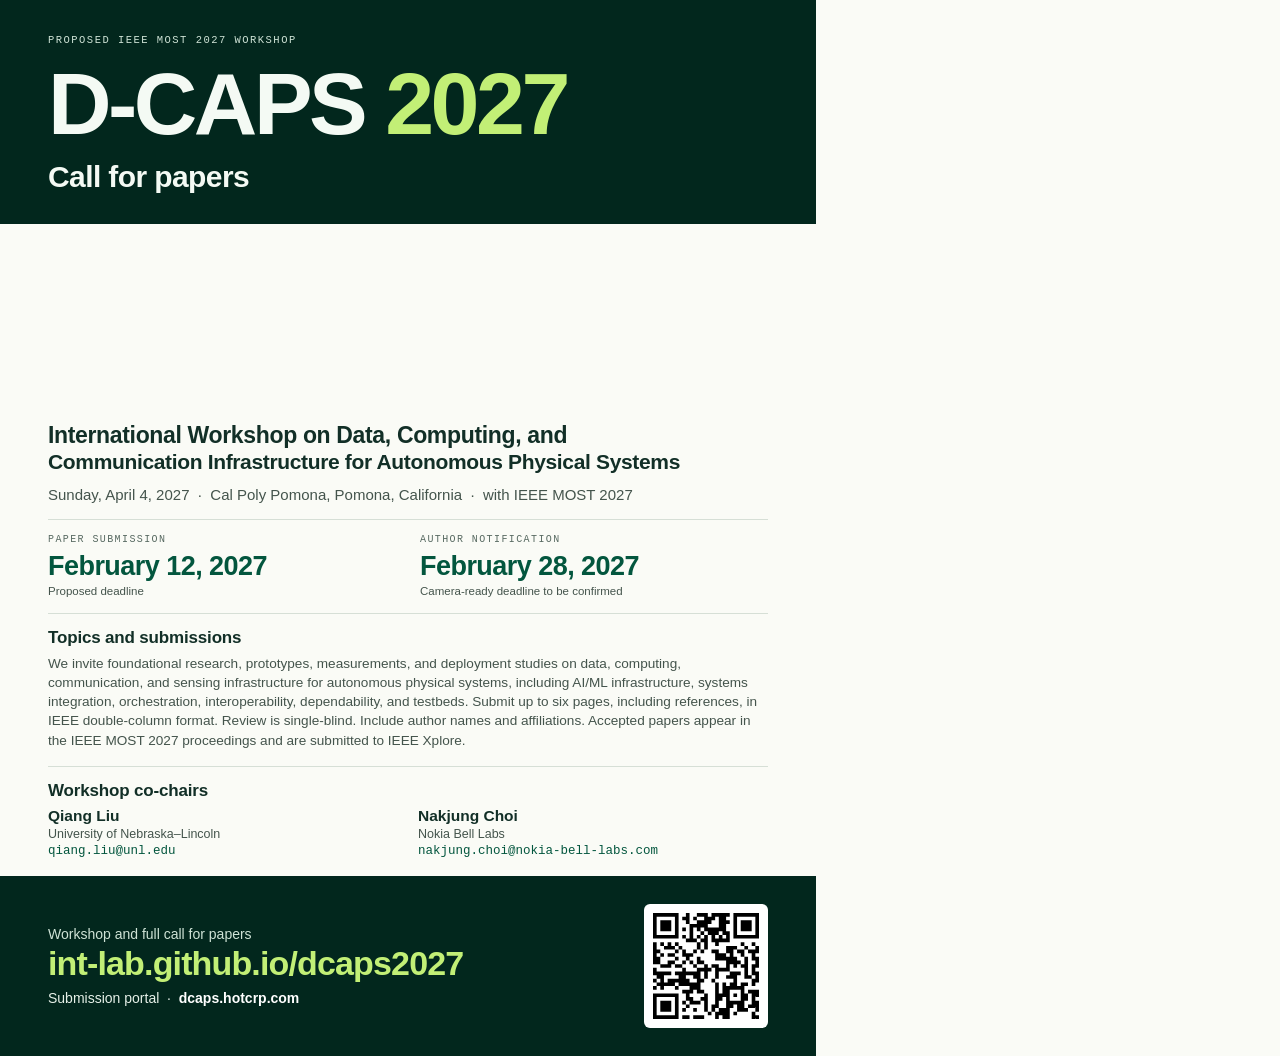
==== docs/flyer.html @ 96f745f8 "Add website link to docs, sync markdown with site, new flyer with co-chairs Co-Authored-By: Claude F" ====
<!doctype html><html><head><meta charset="utf-8"><title>D-CAPS 2027 Flyer</title>
<style>
@page{size:8.5in 11in;margin:0}
*{box-sizing:border-box;margin:0;padding:0}
:root{--deep:#02271d;--green:#03563e;--ink:#122f27;--lime:#c2ef76;--line:#d6dfd6;--paper:#fafbf6;--body:#44544c;--muted:#576961}
html,body{width:816px;height:1056px;background:var(--paper);color:var(--ink);font-family:"Helvetica Neue",Helvetica,Arial,sans-serif;-webkit-print-color-adjust:exact;print-color-adjust:exact}
.mono{font-family:"IBM Plex Mono",Menlo,ui-monospace,monospace;letter-spacing:.14em;text-transform:uppercase}
.page{width:816px;height:1056px;display:flex;flex-direction:column;overflow:hidden}
.top{background:var(--deep);color:#f4faf4;padding:34px 48px 26px}
.top .eyebrow{font-size:10.5px;color:#cfe3d6}
.top h1{font-size:88px;font-weight:700;letter-spacing:-.04em;line-height:.95;margin-top:16px}
.top h1 span{color:var(--lime)}
.top h2{font-size:30px;font-weight:700;letter-spacing:-.02em;margin-top:14px}
.art{height:214px;background:url(file:///Users/liuqiang/Desktop/DCAPS/assets/terrain.webp) center 58%/cover no-repeat;border-top:4px solid var(--deep)}
.body{padding:26px 48px 18px;flex:1}
.title{font-size:23px;font-weight:700;letter-spacing:-.015em;line-height:1.25}
.title .l2{font-size:21px;display:block}
.meta{margin-top:10px;font-size:15px;color:var(--body)}
.rule{border:0;border-top:1px solid var(--line);margin:16px 0 14px}
.dates{display:grid;grid-template-columns:1fr 1fr;gap:24px}
.dates .lab{font-size:10px;color:var(--muted)}
.dates .val{font-size:27px;font-weight:700;letter-spacing:-.02em;margin-top:6px;color:var(--green)}
.dates .sub{font-size:11.5px;color:var(--body);margin-top:3px}
h3{font-size:17px;font-weight:700;letter-spacing:-.01em;margin-bottom:6px}
p.copy{font-size:13.6px;line-height:1.42;color:var(--body)}
.chairs{display:grid;grid-template-columns:1fr 1fr;gap:20px}
.chair .n{font-size:15.5px;font-weight:700}
.chair .a{font-size:12.5px;color:var(--body);margin-top:2px}
.chair .e{font-size:12.5px;color:var(--green);margin-top:3px;font-family:Menlo,ui-monospace,monospace;letter-spacing:0}
.foot{background:var(--deep);color:#e6f0e8;padding:28px 48px;display:flex;align-items:center;justify-content:space-between;gap:24px}
.foot .k{font-size:14px;color:#cfe3d6}
.foot .url{font-size:34px;font-weight:700;color:var(--lime);letter-spacing:-.025em;margin:4px 0 10px;line-height:1}
.foot .s{font-size:14px}
.foot .s b{font-weight:600;color:#fff}
.qr{width:124px;height:124px;background:#fff;padding:9px;border-radius:6px;flex:none}
.qr svg path{fill:#000}
</style></head><body><div class="page">
<div class="top">
  <div class="eyebrow mono">Proposed IEEE MOST 2027 workshop</div>
  <h1>D-CAPS <span>2027</span></h1>
  <h2>Call for papers</h2>
</div>
<div class="art"></div>
<div class="body">
  <div class="title">International Workshop on Data, Computing, and<span class="l2">Communication Infrastructure for Autonomous Physical Systems</span></div>
  <div class="meta">Sunday, April 4, 2027 &nbsp;·&nbsp; Cal Poly Pomona, Pomona, California &nbsp;·&nbsp; with IEEE MOST 2027</div>
  <hr class="rule">
  <div class="dates">
    <div><div class="lab mono">Paper submission</div><div class="val">February 12, 2027</div><div class="sub">Proposed deadline</div></div>
    <div><div class="lab mono">Author notification</div><div class="val">February 28, 2027</div><div class="sub">Camera-ready deadline to be confirmed</div></div>
  </div>
  <hr class="rule">
  <h3>Topics and submissions</h3>
  <p class="copy">We invite foundational research, prototypes, measurements, and deployment studies on data, computing, communication, and sensing infrastructure for autonomous physical systems, including AI/ML infrastructure, systems integration, orchestration, interoperability, dependability, and testbeds. Submit up to six pages, including references, in IEEE double-column format. Review is single-blind. Include author names and affiliations. Accepted papers appear in the IEEE MOST 2027 proceedings and are submitted to IEEE Xplore.</p>
  <hr class="rule">
  <h3>Workshop co-chairs</h3>
  <div class="chairs">
    <div class="chair"><div class="n">Qiang Liu</div><div class="a">University of Nebraska–Lincoln</div><div class="e">qiang.liu@unl.edu</div></div>
    <div class="chair"><div class="n">Nakjung Choi</div><div class="a">Nokia Bell Labs</div><div class="e">nakjung.choi@nokia-bell-labs.com</div></div>
  </div>
</div>
<div class="foot">
  <div>
    <div class="k">Workshop and full call for papers</div>
    <div class="url">int-lab.github.io/dcaps2027</div>
    <div class="s">Submission portal &nbsp;·&nbsp; <b>dcaps.hotcrp.com</b></div>
  </div>
  <div class="qr"><svg style="width:100%;height:100%;display:block" width="29mm" height="29mm" version="1.1" viewBox="0 0 29 29" xmlns="http://www.w3.org/2000/svg"><path d="M0,0H1V1H0zM1,0H2V1H1zM2,0H3V1H2zM3,0H4V1H3zM4,0H5V1H4zM5,0H6V1H5zM6,0H7V1H6zM9,0H10V1H9zM12,0H13V1H12zM13,0H14V1H13zM14,0H15V1H14zM16,0H17V1H16zM17,0H18V1H17zM18,0H19V1H18zM19,0H20V1H19zM20,0H21V1H20zM22,0H23V1H22zM23,0H24V1H23zM24,0H25V1H24zM25,0H26V1H25zM26,0H27V1H26zM27,0H28V1H27zM28,0H29V1H28zM0,1H1V2H0zM6,1H7V2H6zM8,1H9V2H8zM9,1H10V2H9zM11,1H12V2H11zM14,1H15V2H14zM15,1H16V2H15zM16,1H17V2H16zM18,1H19V2H18zM19,1H20V2H19zM22,1H23V2H22zM28,1H29V2H28zM0,2H1V3H0zM2,2H3V3H2zM3,2H4V3H3zM4,2H5V3H4zM6,2H7V3H6zM9,2H10V3H9zM12,2H13V3H12zM13,2H14V3H13zM14,2H15V3H14zM15,2H16V3H15zM18,2H19V3H18zM19,2H20V3H19zM20,2H21V3H20zM22,2H23V3H22zM24,2H25V3H24zM25,2H26V3H25zM26,2H27V3H26zM28,2H29V3H28zM0,3H1V4H0zM2,3H3V4H2zM3,3H4V4H3zM4,3H5V4H4zM6,3H7V4H6zM10,3H11V4H10zM11,3H12V4H11zM12,3H13V4H12zM13,3H14V4H13zM14,3H15V4H14zM18,3H19V4H18zM19,3H20V4H19zM22,3H23V4H22zM24,3H25V4H24zM25,3H26V4H25zM26,3H27V4H26zM28,3H29V4H28zM0,4H1V5H0zM2,4H3V5H2zM3,4H4V5H3zM4,4H5V5H4zM6,4H7V5H6zM8,4H9V5H8zM10,4H11V5H10zM12,4H13V5H12zM14,4H15V5H14zM15,4H16V5H15zM16,4H17V5H16zM17,4H18V5H17zM18,4H19V5H18zM19,4H20V5H19zM22,4H23V5H22zM24,4H25V5H24zM25,4H26V5H25zM26,4H27V5H26zM28,4H29V5H28zM0,5H1V6H0zM6,5H7V6H6zM10,5H11V6H10zM13,5H14V6H13zM15,5H16V6H15zM16,5H17V6H16zM17,5H18V6H17zM19,5H20V6H19zM20,5H21V6H20zM22,5H23V6H22zM28,5H29V6H28zM0,6H1V7H0zM1,6H2V7H1zM2,6H3V7H2zM3,6H4V7H3zM4,6H5V7H4zM5,6H6V7H5zM6,6H7V7H6zM8,6H9V7H8zM10,6H11V7H10zM12,6H13V7H12zM14,6H15V7H14zM16,6H17V7H16zM18,6H19V7H18zM20,6H21V7H20zM22,6H23V7H22zM23,6H24V7H23zM24,6H25V7H24zM25,6H26V7H25zM26,6H27V7H26zM27,6H28V7H27zM28,6H29V7H28zM9,7H10V8H9zM10,7H11V8H10zM11,7H12V8H11zM13,7H14V8H13zM14,7H15V8H14zM16,7H17V8H16zM17,7H18V8H17zM18,7H19V8H18zM19,7H20V8H19zM20,7H21V8H20zM0,8H1V9H0zM2,8H3V9H2zM4,8H5V9H4zM6,8H7V9H6zM12,8H13V9H12zM14,8H15V9H14zM17,8H18V9H17zM24,8H25V9H24zM27,8H28V9H27zM0,9H1V10H0zM3,9H4V10H3zM4,9H5V10H4zM5,9H6V10H5zM7,9H8V10H7zM12,9H13V10H12zM14,9H15V10H14zM20,9H21V10H20zM21,9H22V10H21zM22,9H23V10H22zM25,9H26V10H25zM28,9H29V10H28zM0,10H1V11H0zM1,10H2V11H1zM6,10H7V11H6zM8,10H9V11H8zM11,10H12V11H11zM13,10H14V11H13zM16,10H17V11H16zM17,10H18V11H17zM20,10H21V11H20zM21,10H22V11H21zM23,10H24V11H23zM24,10H25V11H24zM26,10H27V11H26zM27,10H28V11H27zM28,10H29V11H28zM0,11H1V12H0zM2,11H3V12H2zM4,11H5V12H4zM5,11H6V12H5zM8,11H9V12H8zM9,11H10V12H9zM10,11H11V12H10zM17,11H18V12H17zM18,11H19V12H18zM19,11H20V12H19zM21,11H22V12H21zM24,11H25V12H24zM27,11H28V12H27zM0,12H1V13H0zM1,12H2V13H1zM6,12H7V13H6zM9,12H10V13H9zM12,12H13V13H12zM17,12H18V13H17zM18,12H19V13H18zM19,12H20V13H19zM20,12H21V13H20zM21,12H22V13H21zM22,12H23V13H22zM25,12H26V13H25zM27,12H28V13H27zM28,12H29V13H28zM0,13H1V14H0zM1,13H2V14H1zM4,13H5V14H4zM5,13H6V14H5zM8,13H9V14H8zM10,13H11V14H10zM12,13H13V14H12zM13,13H14V14H13zM20,13H21V14H20zM21,13H22V14H21zM22,13H23V14H22zM23,13H24V14H23zM25,13H26V14H25zM28,13H29V14H28zM2,14H3V15H2zM3,14H4V15H3zM4,14H5V15H4zM6,14H7V15H6zM7,14H8V15H7zM11,14H12V15H11zM14,14H15V15H14zM16,14H17V15H16zM17,14H18V15H17zM20,14H21V15H20zM22,14H23V15H22zM24,14H25V15H24zM25,14H26V15H25zM27,14H28V15H27zM28,14H29V15H28zM0,15H1V16H0zM8,15H9V16H8zM12,15H13V16H12zM13,15H14V16H13zM14,15H15V16H14zM15,15H16V16H15zM17,15H18V16H17zM18,15H19V16H18zM19,15H20V16H19zM20,15H21V16H20zM25,15H26V16H25zM27,15H28V16H27zM0,16H1V17H0zM1,16H2V17H1zM2,16H3V17H2zM3,16H4V17H3zM4,16H5V17H4zM6,16H7V17H6zM7,16H8V17H7zM8,16H9V17H8zM9,16H10V17H9zM10,16H11V17H10zM11,16H12V17H11zM12,16H13V17H12zM14,16H15V17H14zM17,16H18V17H17zM21,16H22V17H21zM22,16H23V17H22zM23,16H24V17H23zM25,16H26V17H25zM27,16H28V17H27zM28,16H29V17H28zM1,17H2V18H1zM2,17H3V18H2zM7,17H8V18H7zM8,17H9V18H8zM11,17H12V18H11zM12,17H13V18H12zM14,17H15V18H14zM17,17H18V18H17zM20,17H21V18H20zM21,17H22V18H21zM22,17H23V18H22zM25,17H26V18H25zM26,17H27V18H26zM28,17H29V18H28zM0,18H1V19H0zM2,18H3V19H2zM4,18H5V19H4zM5,18H6V19H5zM6,18H7V19H6zM7,18H8V19H7zM8,18H9V19H8zM9,18H10V19H9zM12,18H13V19H12zM13,18H14V19H13zM16,18H17V19H16zM22,18H23V19H22zM27,18H28V19H27zM28,18H29V19H28zM1,19H2V20H1zM2,19H3V20H2zM3,19H4V20H3zM4,19H5V20H4zM5,19H6V20H5zM7,19H8V20H7zM8,19H9V20H8zM9,19H10V20H9zM10,19H11V20H10zM11,19H12V20H11zM12,19H13V20H12zM17,19H18V20H17zM19,19H20V20H19zM21,19H22V20H21zM22,19H23V20H22zM24,19H25V20H24zM25,19H26V20H25zM27,19H28V20H27zM0,20H1V21H0zM2,20H3V21H2zM6,20H7V21H6zM10,20H11V21H10zM11,20H12V21H11zM12,20H13V21H12zM17,20H18V21H17zM19,20H20V21H19zM20,20H21V21H20zM21,20H22V21H21zM22,20H23V21H22zM23,20H24V21H23zM24,20H25V21H24zM8,21H9V22H8zM9,21H10V22H9zM10,21H11V22H10zM12,21H13V22H12zM13,21H14V22H13zM17,21H18V22H17zM19,21H20V22H19zM20,21H21V22H20zM24,21H25V22H24zM26,21H27V22H26zM27,21H28V22H27zM28,21H29V22H28zM0,22H1V23H0zM1,22H2V23H1zM2,22H3V23H2zM3,22H4V23H3zM4,22H5V23H4zM5,22H6V23H5zM6,22H7V23H6zM9,22H10V23H9zM14,22H15V23H14zM17,22H18V23H17zM18,22H19V23H18zM19,22H20V23H19zM20,22H21V23H20zM22,22H23V23H22zM24,22H25V23H24zM25,22H26V23H25zM27,22H28V23H27zM28,22H29V23H28zM0,23H1V24H0zM6,23H7V24H6zM9,23H10V24H9zM10,23H11V24H10zM13,23H14V24H13zM14,23H15V24H14zM17,23H18V24H17zM18,23H19V24H18zM20,23H21V24H20zM24,23H25V24H24zM25,23H26V24H25zM27,23H28V24H27zM0,24H1V25H0zM2,24H3V25H2zM3,24H4V25H3zM4,24H5V25H4zM6,24H7V25H6zM8,24H9V25H8zM10,24H11V25H10zM11,24H12V25H11zM12,24H13V25H12zM14,24H15V25H14zM17,24H18V25H17zM20,24H21V25H20zM21,24H22V25H21zM22,24H23V25H22zM23,24H24V25H23zM24,24H25V25H24zM27,24H28V25H27zM28,24H29V25H28zM0,25H1V26H0zM2,25H3V26H2zM3,25H4V26H3zM4,25H5V26H4zM6,25H7V26H6zM9,25H10V26H9zM14,25H15V26H14zM16,25H17V26H16zM17,25H18V26H17zM20,25H21V26H20zM21,25H22V26H21zM23,25H24V26H23zM24,25H25V26H24zM26,25H27V26H26zM27,25H28V26H27zM28,25H29V26H28zM0,26H1V27H0zM2,26H3V27H2zM3,26H4V27H3zM4,26H5V27H4zM6,26H7V27H6zM8,26H9V27H8zM11,26H12V27H11zM14,26H15V27H14zM16,26H17V27H16zM18,26H19V27H18zM19,26H20V27H19zM20,26H21V27H20zM23,26H24V27H23zM24,26H25V27H24zM25,26H26V27H25zM28,26H29V27H28zM0,27H1V28H0zM6,27H7V28H6zM15,27H16V28H15zM17,27H18V28H17zM18,27H19V28H18zM19,27H20V28H19zM20,27H21V28H20zM22,27H23V28H22zM27,27H28V28H27zM0,28H1V29H0zM1,28H2V29H1zM2,28H3V29H2zM3,28H4V29H3zM4,28H5V29H4zM5,28H6V29H5zM6,28H7V29H6zM8,28H9V29H8zM9,28H10V29H9zM11,28H12V29H11zM12,28H13V29H12zM13,28H14V29H13zM17,28H18V29H17zM19,28H20V29H19zM20,28H21V29H20zM27,28H28V29H27zM28,28H29V29H28z" id="qr-path" fill="#000000" fill-opacity="1" fill-rule="nonzero" stroke="none" /></svg></div>
</div>
</div></body></html>
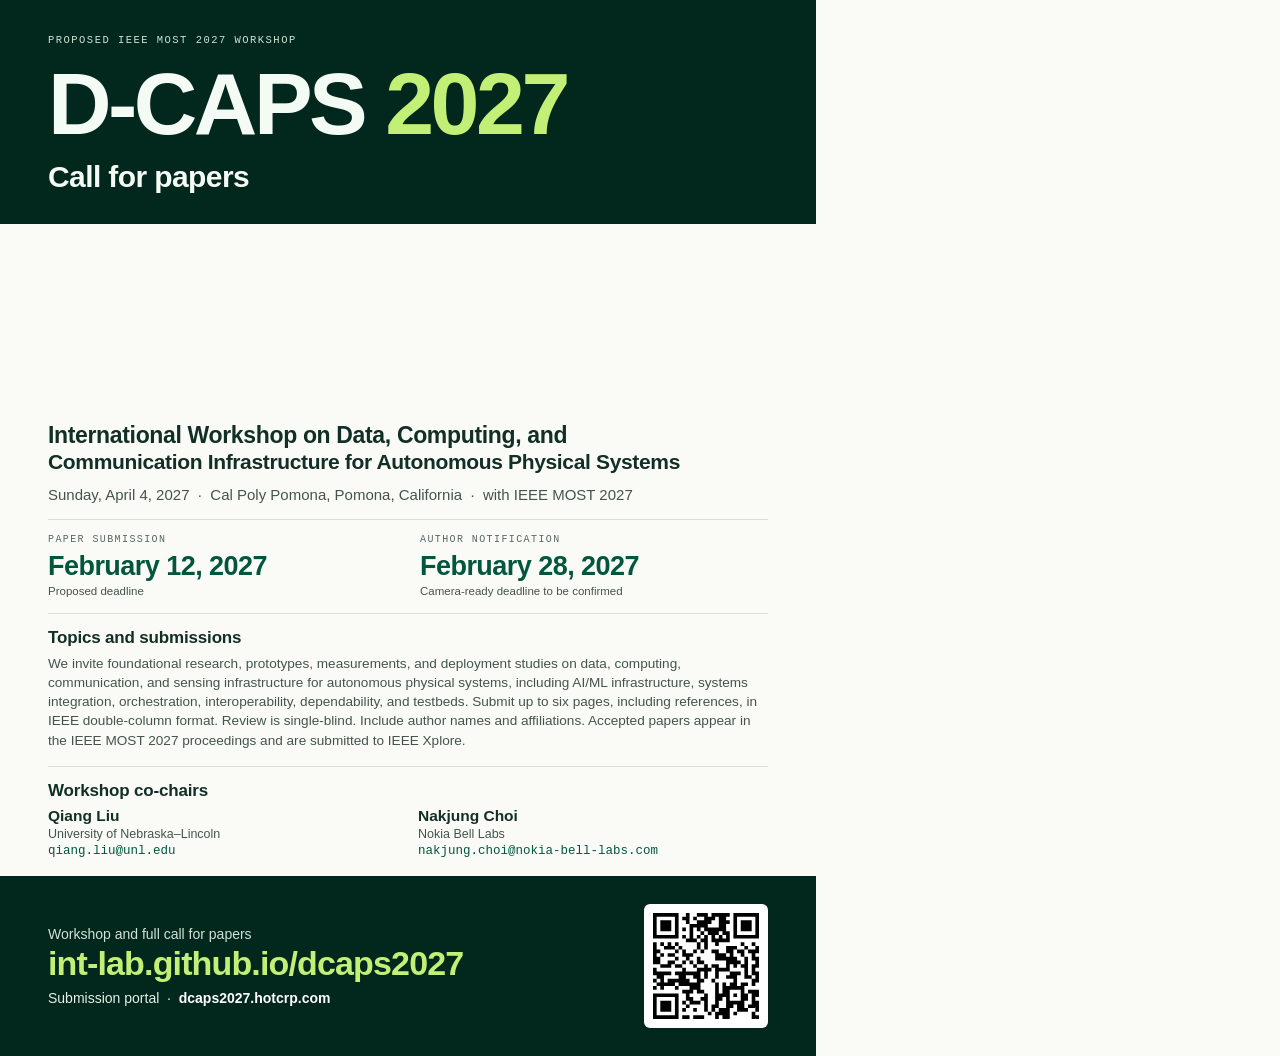
==== commit 645f2bf1: "Update submission link to dcaps2027.hotcrp.com Co-Authored-By: Claude Fable 5.1 <noreply@anthropic.c" ====
--- a/docs/flyer.html
+++ b/docs/flyer.html
@@ -63,7 +63,7 @@
   <div>
     <div class="k">Workshop and full call for papers</div>
     <div class="url">int-lab.github.io/dcaps2027</div>
-    <div class="s">Submission portal &nbsp;·&nbsp; <b>dcaps.hotcrp.com</b></div>
+    <div class="s">Submission portal &nbsp;·&nbsp; <b>dcaps2027.hotcrp.com</b></div>
   </div>
   <div class="qr"><svg style="width:100%;height:100%;display:block" width="29mm" height="29mm" version="1.1" viewBox="0 0 29 29" xmlns="http://www.w3.org/2000/svg"><path d="M0,0H1V1H0zM1,0H2V1H1zM2,0H3V1H2zM3,0H4V1H3zM4,0H5V1H4zM5,0H6V1H5zM6,0H7V1H6zM9,0H10V1H9zM12,0H13V1H12zM13,0H14V1H13zM14,0H15V1H14zM16,0H17V1H16zM17,0H18V1H17zM18,0H19V1H18zM19,0H20V1H19zM20,0H21V1H20zM22,0H23V1H22zM23,0H24V1H23zM24,0H25V1H24zM25,0H26V1H25zM26,0H27V1H26zM27,0H28V1H27zM28,0H29V1H28zM0,1H1V2H0zM6,1H7V2H6zM8,1H9V2H8zM9,1H10V2H9zM11,1H12V2H11zM14,1H15V2H14zM15,1H16V2H15zM16,1H17V2H16zM18,1H19V2H18zM19,1H20V2H19zM22,1H23V2H22zM28,1H29V2H28zM0,2H1V3H0zM2,2H3V3H2zM3,2H4V3H3zM4,2H5V3H4zM6,2H7V3H6zM9,2H10V3H9zM12,2H13V3H12zM13,2H14V3H13zM14,2H15V3H14zM15,2H16V3H15zM18,2H19V3H18zM19,2H20V3H19zM20,2H21V3H20zM22,2H23V3H22zM24,2H25V3H24zM25,2H26V3H25zM26,2H27V3H26zM28,2H29V3H28zM0,3H1V4H0zM2,3H3V4H2zM3,3H4V4H3zM4,3H5V4H4zM6,3H7V4H6zM10,3H11V4H10zM11,3H12V4H11zM12,3H13V4H12zM13,3H14V4H13zM14,3H15V4H14zM18,3H19V4H18zM19,3H20V4H19zM22,3H23V4H22zM24,3H25V4H24zM25,3H26V4H25zM26,3H27V4H26zM28,3H29V4H28zM0,4H1V5H0zM2,4H3V5H2zM3,4H4V5H3zM4,4H5V5H4zM6,4H7V5H6zM8,4H9V5H8zM10,4H11V5H10zM12,4H13V5H12zM14,4H15V5H14zM15,4H16V5H15zM16,4H17V5H16zM17,4H18V5H17zM18,4H19V5H18zM19,4H20V5H19zM22,4H23V5H22zM24,4H25V5H24zM25,4H26V5H25zM26,4H27V5H26zM28,4H29V5H28zM0,5H1V6H0zM6,5H7V6H6zM10,5H11V6H10zM13,5H14V6H13zM15,5H16V6H15zM16,5H17V6H16zM17,5H18V6H17zM19,5H20V6H19zM20,5H21V6H20zM22,5H23V6H22zM28,5H29V6H28zM0,6H1V7H0zM1,6H2V7H1zM2,6H3V7H2zM3,6H4V7H3zM4,6H5V7H4zM5,6H6V7H5zM6,6H7V7H6zM8,6H9V7H8zM10,6H11V7H10zM12,6H13V7H12zM14,6H15V7H14zM16,6H17V7H16zM18,6H19V7H18zM20,6H21V7H20zM22,6H23V7H22zM23,6H24V7H23zM24,6H25V7H24zM25,6H26V7H25zM26,6H27V7H26zM27,6H28V7H27zM28,6H29V7H28zM9,7H10V8H9zM10,7H11V8H10zM11,7H12V8H11zM13,7H14V8H13zM14,7H15V8H14zM16,7H17V8H16zM17,7H18V8H17zM18,7H19V8H18zM19,7H20V8H19zM20,7H21V8H20zM0,8H1V9H0zM2,8H3V9H2zM4,8H5V9H4zM6,8H7V9H6zM12,8H13V9H12zM14,8H15V9H14zM17,8H18V9H17zM24,8H25V9H24zM27,8H28V9H27zM0,9H1V10H0zM3,9H4V10H3zM4,9H5V10H4zM5,9H6V10H5zM7,9H8V10H7zM12,9H13V10H12zM14,9H15V10H14zM20,9H21V10H20zM21,9H22V10H21zM22,9H23V10H22zM25,9H26V10H25zM28,9H29V10H28zM0,10H1V11H0zM1,10H2V11H1zM6,10H7V11H6zM8,10H9V11H8zM11,10H12V11H11zM13,10H14V11H13zM16,10H17V11H16zM17,10H18V11H17zM20,10H21V11H20zM21,10H22V11H21zM23,10H24V11H23zM24,10H25V11H24zM26,10H27V11H26zM27,10H28V11H27zM28,10H29V11H28zM0,11H1V12H0zM2,11H3V12H2zM4,11H5V12H4zM5,11H6V12H5zM8,11H9V12H8zM9,11H10V12H9zM10,11H11V12H10zM17,11H18V12H17zM18,11H19V12H18zM19,11H20V12H19zM21,11H22V12H21zM24,11H25V12H24zM27,11H28V12H27zM0,12H1V13H0zM1,12H2V13H1zM6,12H7V13H6zM9,12H10V13H9zM12,12H13V13H12zM17,12H18V13H17zM18,12H19V13H18zM19,12H20V13H19zM20,12H21V13H20zM21,12H22V13H21zM22,12H23V13H22zM25,12H26V13H25zM27,12H28V13H27zM28,12H29V13H28zM0,13H1V14H0zM1,13H2V14H1zM4,13H5V14H4zM5,13H6V14H5zM8,13H9V14H8zM10,13H11V14H10zM12,13H13V14H12zM13,13H14V14H13zM20,13H21V14H20zM21,13H22V14H21zM22,13H23V14H22zM23,13H24V14H23zM25,13H26V14H25zM28,13H29V14H28zM2,14H3V15H2zM3,14H4V15H3zM4,14H5V15H4zM6,14H7V15H6zM7,14H8V15H7zM11,14H12V15H11zM14,14H15V15H14zM16,14H17V15H16zM17,14H18V15H17zM20,14H21V15H20zM22,14H23V15H22zM24,14H25V15H24zM25,14H26V15H25zM27,14H28V15H27zM28,14H29V15H28zM0,15H1V16H0zM8,15H9V16H8zM12,15H13V16H12zM13,15H14V16H13zM14,15H15V16H14zM15,15H16V16H15zM17,15H18V16H17zM18,15H19V16H18zM19,15H20V16H19zM20,15H21V16H20zM25,15H26V16H25zM27,15H28V16H27zM0,16H1V17H0zM1,16H2V17H1zM2,16H3V17H2zM3,16H4V17H3zM4,16H5V17H4zM6,16H7V17H6zM7,16H8V17H7zM8,16H9V17H8zM9,16H10V17H9zM10,16H11V17H10zM11,16H12V17H11zM12,16H13V17H12zM14,16H15V17H14zM17,16H18V17H17zM21,16H22V17H21zM22,16H23V17H22zM23,16H24V17H23zM25,16H26V17H25zM27,16H28V17H27zM28,16H29V17H28zM1,17H2V18H1zM2,17H3V18H2zM7,17H8V18H7zM8,17H9V18H8zM11,17H12V18H11zM12,17H13V18H12zM14,17H15V18H14zM17,17H18V18H17zM20,17H21V18H20zM21,17H22V18H21zM22,17H23V18H22zM25,17H26V18H25zM26,17H27V18H26zM28,17H29V18H28zM0,18H1V19H0zM2,18H3V19H2zM4,18H5V19H4zM5,18H6V19H5zM6,18H7V19H6zM7,18H8V19H7zM8,18H9V19H8zM9,18H10V19H9zM12,18H13V19H12zM13,18H14V19H13zM16,18H17V19H16zM22,18H23V19H22zM27,18H28V19H27zM28,18H29V19H28zM1,19H2V20H1zM2,19H3V20H2zM3,19H4V20H3zM4,19H5V20H4zM5,19H6V20H5zM7,19H8V20H7zM8,19H9V20H8zM9,19H10V20H9zM10,19H11V20H10zM11,19H12V20H11zM12,19H13V20H12zM17,19H18V20H17zM19,19H20V20H19zM21,19H22V20H21zM22,19H23V20H22zM24,19H25V20H24zM25,19H26V20H25zM27,19H28V20H27zM0,20H1V21H0zM2,20H3V21H2zM6,20H7V21H6zM10,20H11V21H10zM11,20H12V21H11zM12,20H13V21H12zM17,20H18V21H17zM19,20H20V21H19zM20,20H21V21H20zM21,20H22V21H21zM22,20H23V21H22zM23,20H24V21H23zM24,20H25V21H24zM8,21H9V22H8zM9,21H10V22H9zM10,21H11V22H10zM12,21H13V22H12zM13,21H14V22H13zM17,21H18V22H17zM19,21H20V22H19zM20,21H21V22H20zM24,21H25V22H24zM26,21H27V22H26zM27,21H28V22H27zM28,21H29V22H28zM0,22H1V23H0zM1,22H2V23H1zM2,22H3V23H2zM3,22H4V23H3zM4,22H5V23H4zM5,22H6V23H5zM6,22H7V23H6zM9,22H10V23H9zM14,22H15V23H14zM17,22H18V23H17zM18,22H19V23H18zM19,22H20V23H19zM20,22H21V23H20zM22,22H23V23H22zM24,22H25V23H24zM25,22H26V23H25zM27,22H28V23H27zM28,22H29V23H28zM0,23H1V24H0zM6,23H7V24H6zM9,23H10V24H9zM10,23H11V24H10zM13,23H14V24H13zM14,23H15V24H14zM17,23H18V24H17zM18,23H19V24H18zM20,23H21V24H20zM24,23H25V24H24zM25,23H26V24H25zM27,23H28V24H27zM0,24H1V25H0zM2,24H3V25H2zM3,24H4V25H3zM4,24H5V25H4zM6,24H7V25H6zM8,24H9V25H8zM10,24H11V25H10zM11,24H12V25H11zM12,24H13V25H12zM14,24H15V25H14zM17,24H18V25H17zM20,24H21V25H20zM21,24H22V25H21zM22,24H23V25H22zM23,24H24V25H23zM24,24H25V25H24zM27,24H28V25H27zM28,24H29V25H28zM0,25H1V26H0zM2,25H3V26H2zM3,25H4V26H3zM4,25H5V26H4zM6,25H7V26H6zM9,25H10V26H9zM14,25H15V26H14zM16,25H17V26H16zM17,25H18V26H17zM20,25H21V26H20zM21,25H22V26H21zM23,25H24V26H23zM24,25H25V26H24zM26,25H27V26H26zM27,25H28V26H27zM28,25H29V26H28zM0,26H1V27H0zM2,26H3V27H2zM3,26H4V27H3zM4,26H5V27H4zM6,26H7V27H6zM8,26H9V27H8zM11,26H12V27H11zM14,26H15V27H14zM16,26H17V27H16zM18,26H19V27H18zM19,26H20V27H19zM20,26H21V27H20zM23,26H24V27H23zM24,26H25V27H24zM25,26H26V27H25zM28,26H29V27H28zM0,27H1V28H0zM6,27H7V28H6zM15,27H16V28H15zM17,27H18V28H17zM18,27H19V28H18zM19,27H20V28H19zM20,27H21V28H20zM22,27H23V28H22zM27,27H28V28H27zM0,28H1V29H0zM1,28H2V29H1zM2,28H3V29H2zM3,28H4V29H3zM4,28H5V29H4zM5,28H6V29H5zM6,28H7V29H6zM8,28H9V29H8zM9,28H10V29H9zM11,28H12V29H11zM12,28H13V29H12zM13,28H14V29H13zM17,28H18V29H17zM19,28H20V29H19zM20,28H21V29H20zM27,28H28V29H27zM28,28H29V29H28z" id="qr-path" fill="#000000" fill-opacity="1" fill-rule="nonzero" stroke="none" /></svg></div>
 </div>
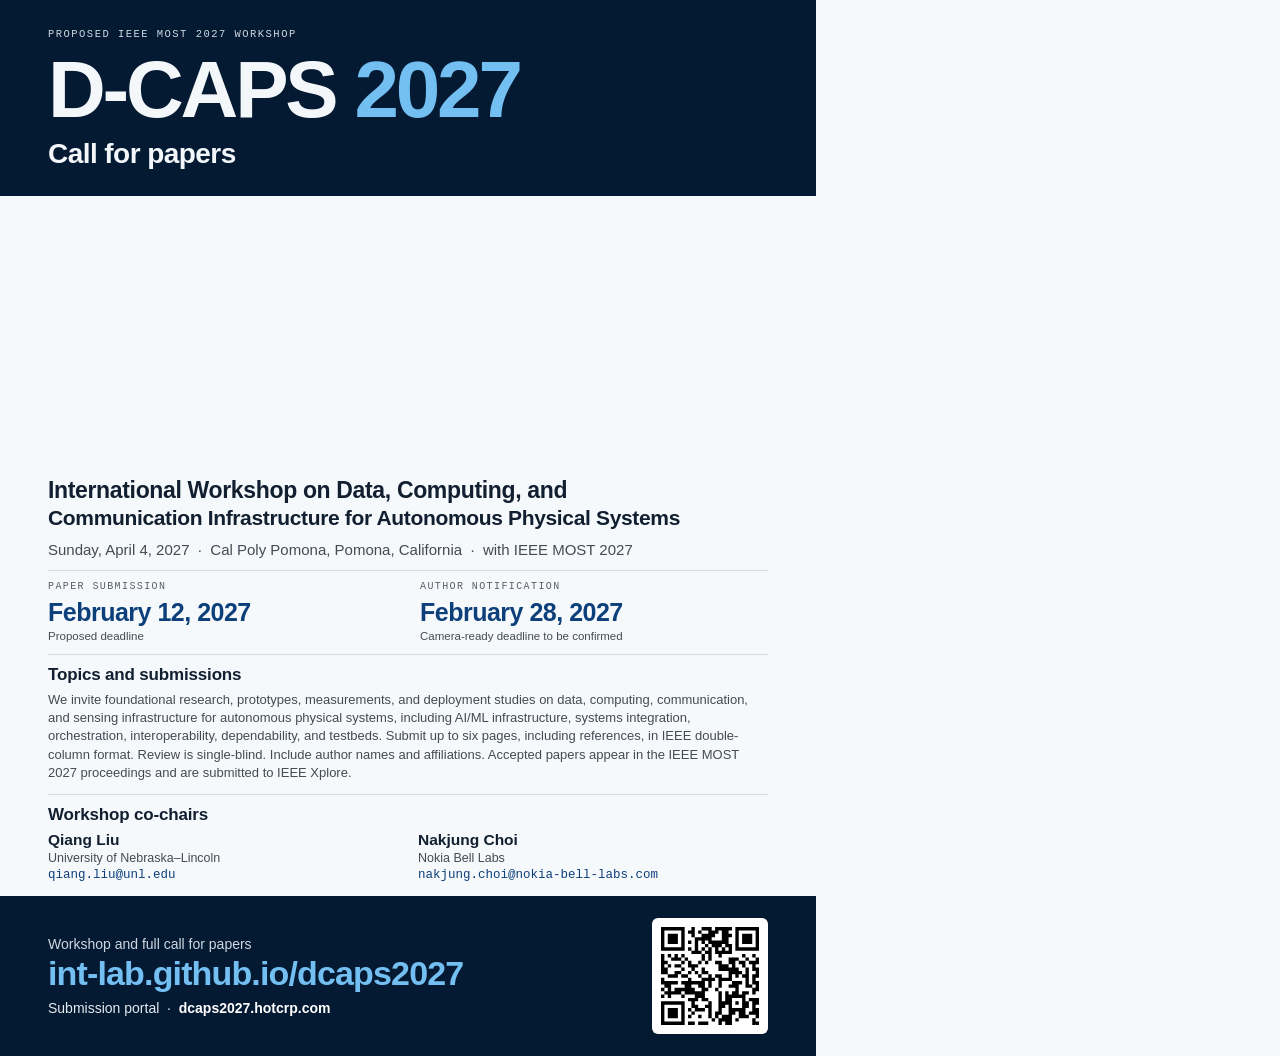
==== commit d7d03b9d: "Blue palette and new infrastructure scene across site, flyer, and docs Co-Authored-By: Claude Fable " ====
--- a/docs/flyer.html
+++ b/docs/flyer.html
@@ -2,37 +2,37 @@
 <style>
 @page{size:8.5in 11in;margin:0}
 *{box-sizing:border-box;margin:0;padding:0}
-:root{--deep:#02271d;--green:#03563e;--ink:#122f27;--lime:#c2ef76;--line:#d6dfd6;--paper:#fafbf6;--body:#44544c;--muted:#576961}
+:root{--deep:#041a33;--green:#0d3f7a;--ink:#111f30;--lime:#73bff2;--line:#d6dadf;--paper:#f6f9fb;--body:#444b54;--muted:#575f69}
 html,body{width:816px;height:1056px;background:var(--paper);color:var(--ink);font-family:"Helvetica Neue",Helvetica,Arial,sans-serif;-webkit-print-color-adjust:exact;print-color-adjust:exact}
 .mono{font-family:"IBM Plex Mono",Menlo,ui-monospace,monospace;letter-spacing:.14em;text-transform:uppercase}
 .page{width:816px;height:1056px;display:flex;flex-direction:column;overflow:hidden}
-.top{background:var(--deep);color:#f4faf4;padding:34px 48px 26px}
-.top .eyebrow{font-size:10.5px;color:#cfe3d6}
-.top h1{font-size:88px;font-weight:700;letter-spacing:-.04em;line-height:.95;margin-top:16px}
+.top{background:var(--deep);color:#f4f7fa;padding:28px 48px 22px}
+.top .eyebrow{font-size:10.5px;color:#ced8e3}
+.top h1{font-size:80px;font-weight:700;letter-spacing:-.04em;line-height:.95;margin-top:12px}
 .top h1 span{color:var(--lime)}
-.top h2{font-size:30px;font-weight:700;letter-spacing:-.02em;margin-top:14px}
-.art{height:214px;background:url(file:///Users/liuqiang/Desktop/DCAPS/assets/terrain.webp) center 58%/cover no-repeat;border-top:4px solid var(--deep)}
-.body{padding:26px 48px 18px;flex:1}
+.top h2{font-size:28px;font-weight:700;letter-spacing:-.02em;margin-top:10px}
+.art{height:300px;background:url(file:///Users/liuqiang/Desktop/DCAPS/assets/scene.webp) center 88%/cover no-repeat;border-top:4px solid var(--deep)}
+.body{padding:20px 48px 14px;flex:1}
 .title{font-size:23px;font-weight:700;letter-spacing:-.015em;line-height:1.25}
 .title .l2{font-size:21px;display:block}
 .meta{margin-top:10px;font-size:15px;color:var(--body)}
-.rule{border:0;border-top:1px solid var(--line);margin:16px 0 14px}
+.rule{border:0;border-top:1px solid var(--line);margin:12px 0 10px}
 .dates{display:grid;grid-template-columns:1fr 1fr;gap:24px}
 .dates .lab{font-size:10px;color:var(--muted)}
-.dates .val{font-size:27px;font-weight:700;letter-spacing:-.02em;margin-top:6px;color:var(--green)}
+.dates .val{font-size:25px;font-weight:700;letter-spacing:-.02em;margin-top:6px;color:var(--green)}
 .dates .sub{font-size:11.5px;color:var(--body);margin-top:3px}
 h3{font-size:17px;font-weight:700;letter-spacing:-.01em;margin-bottom:6px}
-p.copy{font-size:13.6px;line-height:1.42;color:var(--body)}
+p.copy{font-size:13px;line-height:1.4;color:var(--body)}
 .chairs{display:grid;grid-template-columns:1fr 1fr;gap:20px}
 .chair .n{font-size:15.5px;font-weight:700}
 .chair .a{font-size:12.5px;color:var(--body);margin-top:2px}
 .chair .e{font-size:12.5px;color:var(--green);margin-top:3px;font-family:Menlo,ui-monospace,monospace;letter-spacing:0}
-.foot{background:var(--deep);color:#e6f0e8;padding:28px 48px;display:flex;align-items:center;justify-content:space-between;gap:24px}
-.foot .k{font-size:14px;color:#cfe3d6}
+.foot{background:var(--deep);color:#e6ebf0;padding:22px 48px;display:flex;align-items:center;justify-content:space-between;gap:24px}
+.foot .k{font-size:14px;color:#ced8e3}
 .foot .url{font-size:34px;font-weight:700;color:var(--lime);letter-spacing:-.025em;margin:4px 0 10px;line-height:1}
 .foot .s{font-size:14px}
 .foot .s b{font-weight:600;color:#fff}
-.qr{width:124px;height:124px;background:#fff;padding:9px;border-radius:6px;flex:none}
+.qr{width:116px;height:116px;background:#fff;padding:9px;border-radius:6px;flex:none}
 .qr svg path{fill:#000}
 </style></head><body><div class="page">
 <div class="top">
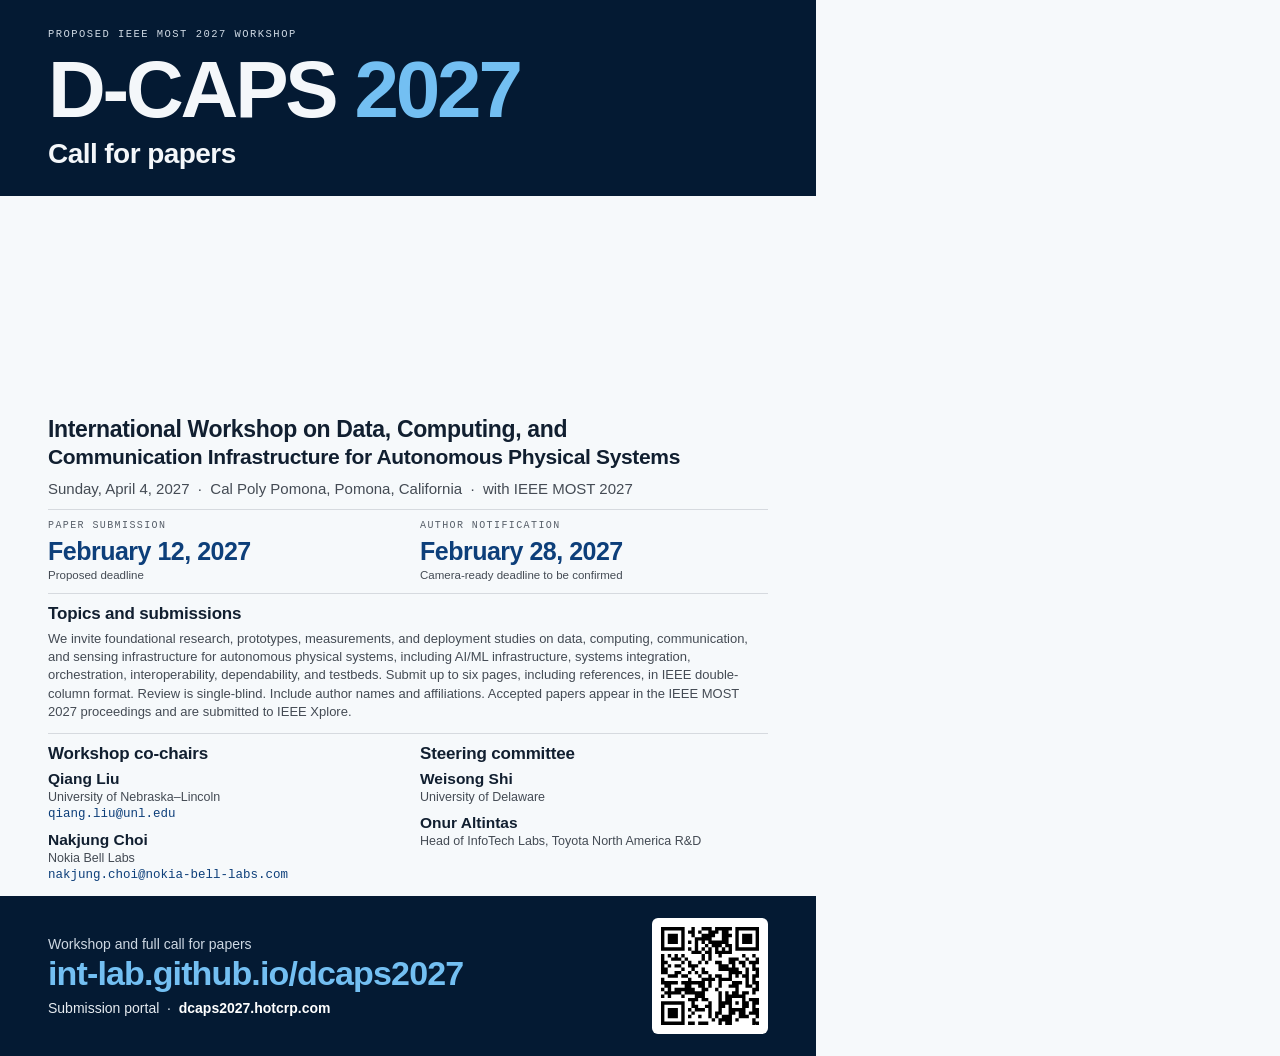
==== commit f6a2fb28: "Add Onur Altintas to the steering committee across site, docs, and flyer Co-Authored-By: Claude Fabl" ====
--- a/docs/flyer.html
+++ b/docs/flyer.html
@@ -11,7 +11,7 @@
 .top h1{font-size:80px;font-weight:700;letter-spacing:-.04em;line-height:.95;margin-top:12px}
 .top h1 span{color:var(--lime)}
 .top h2{font-size:28px;font-weight:700;letter-spacing:-.02em;margin-top:10px}
-.art{height:300px;background:url(file:///Users/liuqiang/Desktop/DCAPS/assets/scene.webp) center 88%/cover no-repeat;border-top:4px solid var(--deep)}
+.art{height:270px;background:url(file:///Users/liuqiang/Desktop/DCAPS/assets/scene.webp) center 88%/cover no-repeat;border-top:4px solid var(--deep)}
 .body{padding:20px 48px 14px;flex:1}
 .title{font-size:23px;font-weight:700;letter-spacing:-.015em;line-height:1.25}
 .title .l2{font-size:21px;display:block}
@@ -23,7 +23,7 @@
 .dates .sub{font-size:11.5px;color:var(--body);margin-top:3px}
 h3{font-size:17px;font-weight:700;letter-spacing:-.01em;margin-bottom:6px}
 p.copy{font-size:13px;line-height:1.4;color:var(--body)}
-.chairs{display:grid;grid-template-columns:1fr 1fr;gap:20px}
+.people{display:grid;grid-template-columns:1fr 1fr;gap:18px 24px}.chairs{display:grid;grid-template-columns:1fr 1fr;gap:14px}
 .chair .n{font-size:15.5px;font-weight:700}
 .chair .a{font-size:12.5px;color:var(--body);margin-top:2px}
 .chair .e{font-size:12.5px;color:var(--green);margin-top:3px;font-family:Menlo,ui-monospace,monospace;letter-spacing:0}
@@ -53,10 +53,15 @@
   <h3>Topics and submissions</h3>
   <p class="copy">We invite foundational research, prototypes, measurements, and deployment studies on data, computing, communication, and sensing infrastructure for autonomous physical systems, including AI/ML infrastructure, systems integration, orchestration, interoperability, dependability, and testbeds. Submit up to six pages, including references, in IEEE double-column format. Review is single-blind. Include author names and affiliations. Accepted papers appear in the IEEE MOST 2027 proceedings and are submitted to IEEE Xplore.</p>
   <hr class="rule">
-  <h3>Workshop co-chairs</h3>
-  <div class="chairs">
-    <div class="chair"><div class="n">Qiang Liu</div><div class="a">University of Nebraska–Lincoln</div><div class="e">qiang.liu@unl.edu</div></div>
-    <div class="chair"><div class="n">Nakjung Choi</div><div class="a">Nokia Bell Labs</div><div class="e">nakjung.choi@nokia-bell-labs.com</div></div>
+  <div class="people">
+    <div><h3>Workshop co-chairs</h3>
+      <div class="chair"><div class="n">Qiang Liu</div><div class="a">University of Nebraska–Lincoln</div><div class="e">qiang.liu@unl.edu</div></div>
+      <div class="chair" style="margin-top:10px"><div class="n">Nakjung Choi</div><div class="a">Nokia Bell Labs</div><div class="e">nakjung.choi@nokia-bell-labs.com</div></div>
+    </div>
+    <div><h3>Steering committee</h3>
+      <div class="chair"><div class="n">Weisong Shi</div><div class="a">University of Delaware</div></div>
+      <div class="chair" style="margin-top:10px"><div class="n">Onur Altintas</div><div class="a">Head of InfoTech Labs, Toyota North America R&amp;D</div></div>
+    </div>
   </div>
 </div>
 <div class="foot">
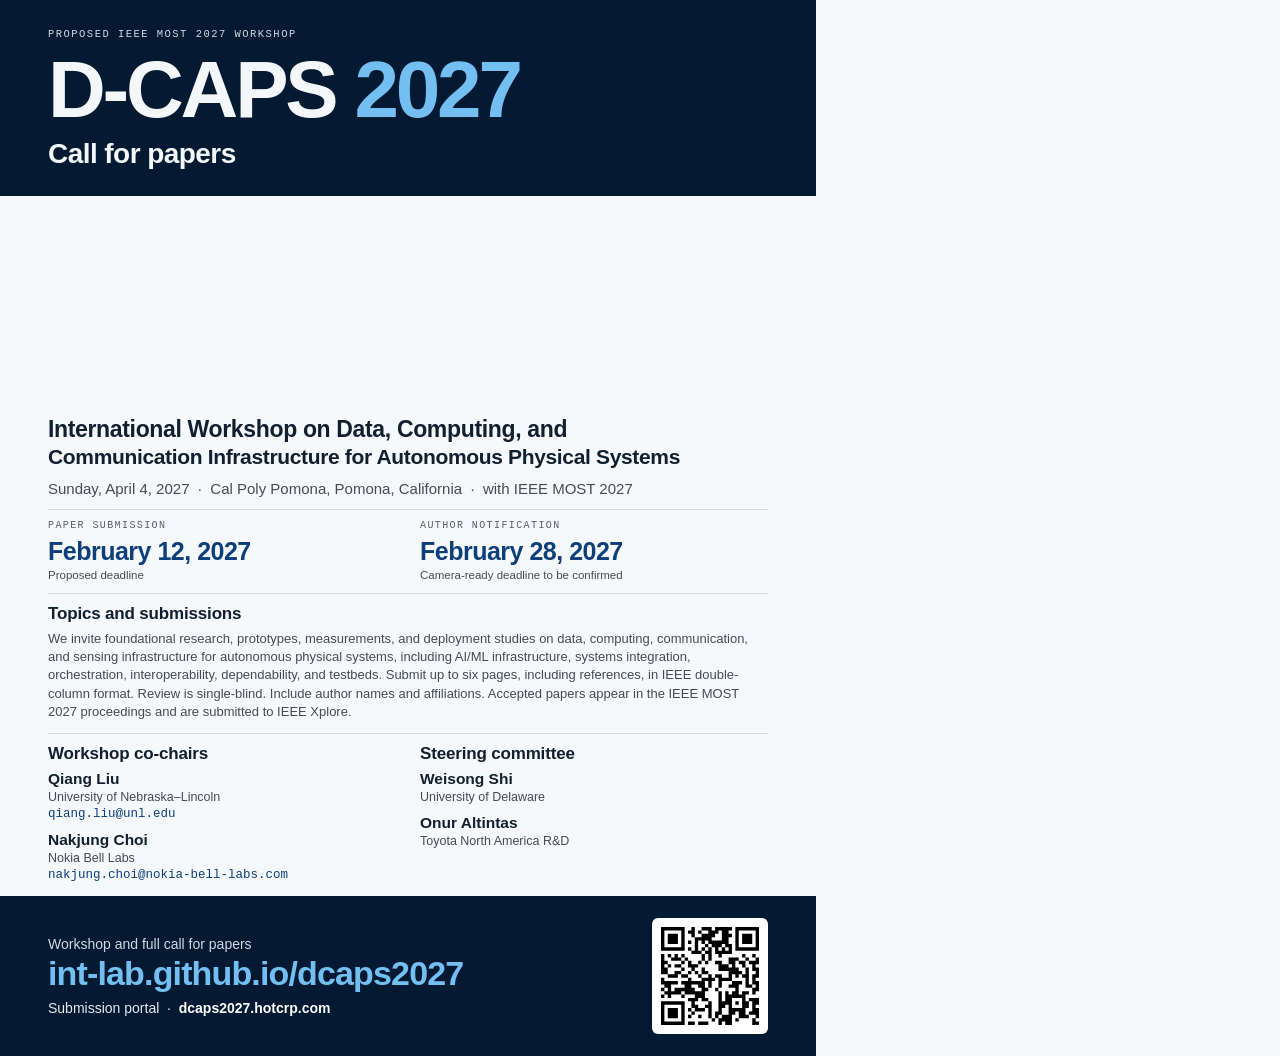
==== commit 9c28d316: "Steering committee: list Onur Altintas with affiliation only Co-Authored-By: Claude Fable 5.1 <norep" ====
--- a/docs/flyer.html
+++ b/docs/flyer.html
@@ -60,7 +60,7 @@
     </div>
     <div><h3>Steering committee</h3>
       <div class="chair"><div class="n">Weisong Shi</div><div class="a">University of Delaware</div></div>
-      <div class="chair" style="margin-top:10px"><div class="n">Onur Altintas</div><div class="a">Head of InfoTech Labs, Toyota North America R&amp;D</div></div>
+      <div class="chair" style="margin-top:10px"><div class="n">Onur Altintas</div><div class="a">Toyota North America R&amp;D</div></div>
     </div>
   </div>
 </div>
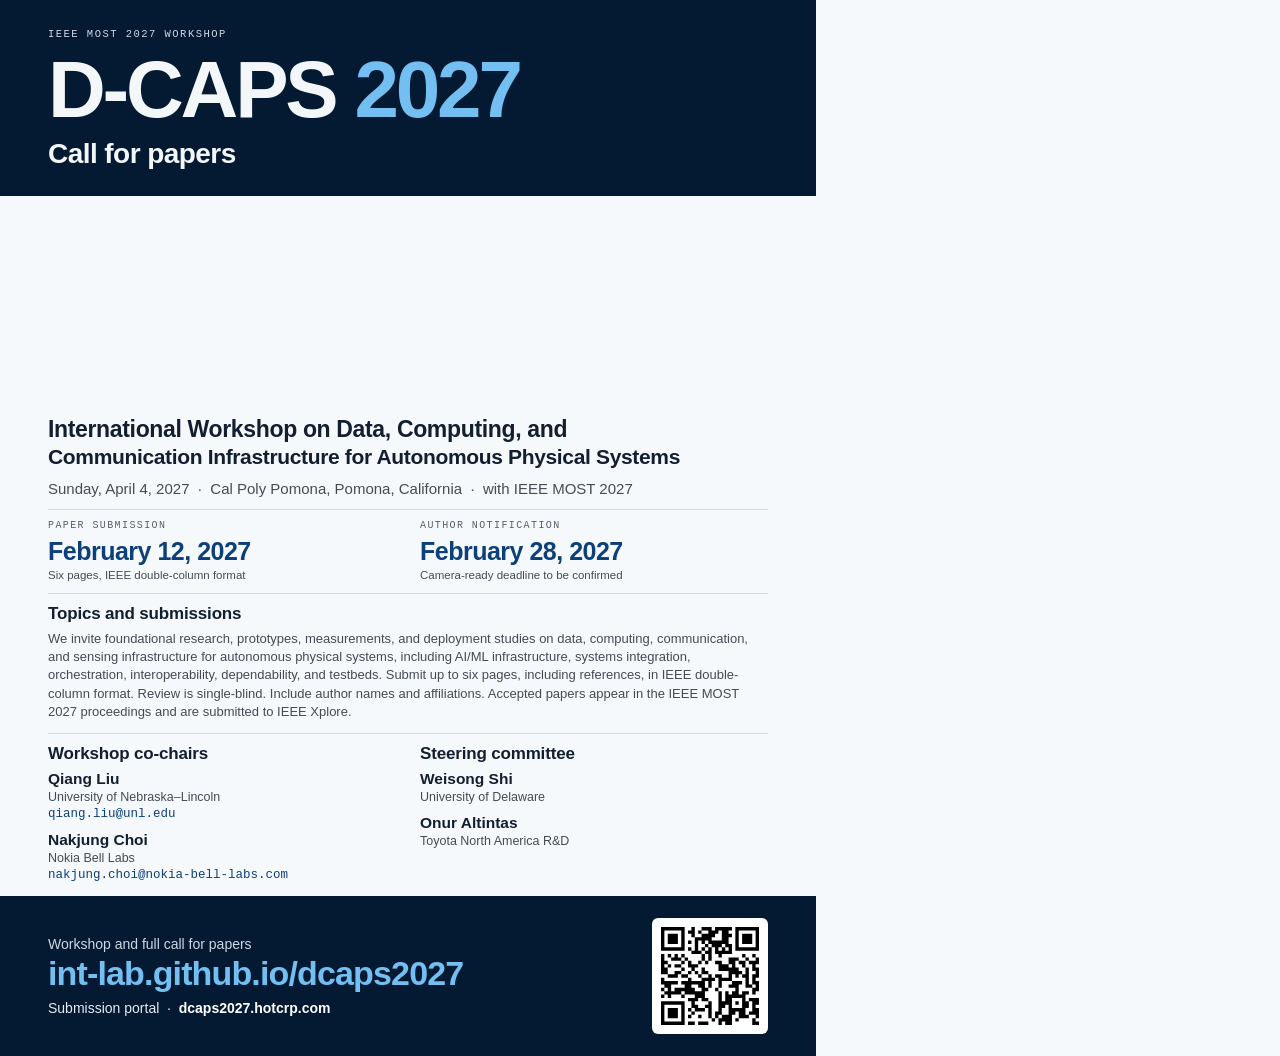
==== commit b3c08bbc: "Workshop is approved: drop 'proposed' wording from site, flyer, CFP, and program Co-Authored-By: Cla" ====
--- a/docs/flyer.html
+++ b/docs/flyer.html
@@ -36,7 +36,7 @@
 .qr svg path{fill:#000}
 </style></head><body><div class="page">
 <div class="top">
-  <div class="eyebrow mono">Proposed IEEE MOST 2027 workshop</div>
+  <div class="eyebrow mono">IEEE MOST 2027 workshop</div>
   <h1>D-CAPS <span>2027</span></h1>
   <h2>Call for papers</h2>
 </div>
@@ -46,7 +46,7 @@
   <div class="meta">Sunday, April 4, 2027 &nbsp;·&nbsp; Cal Poly Pomona, Pomona, California &nbsp;·&nbsp; with IEEE MOST 2027</div>
   <hr class="rule">
   <div class="dates">
-    <div><div class="lab mono">Paper submission</div><div class="val">February 12, 2027</div><div class="sub">Proposed deadline</div></div>
+    <div><div class="lab mono">Paper submission</div><div class="val">February 12, 2027</div><div class="sub">Six pages, IEEE double-column format</div></div>
     <div><div class="lab mono">Author notification</div><div class="val">February 28, 2027</div><div class="sub">Camera-ready deadline to be confirmed</div></div>
   </div>
   <hr class="rule">
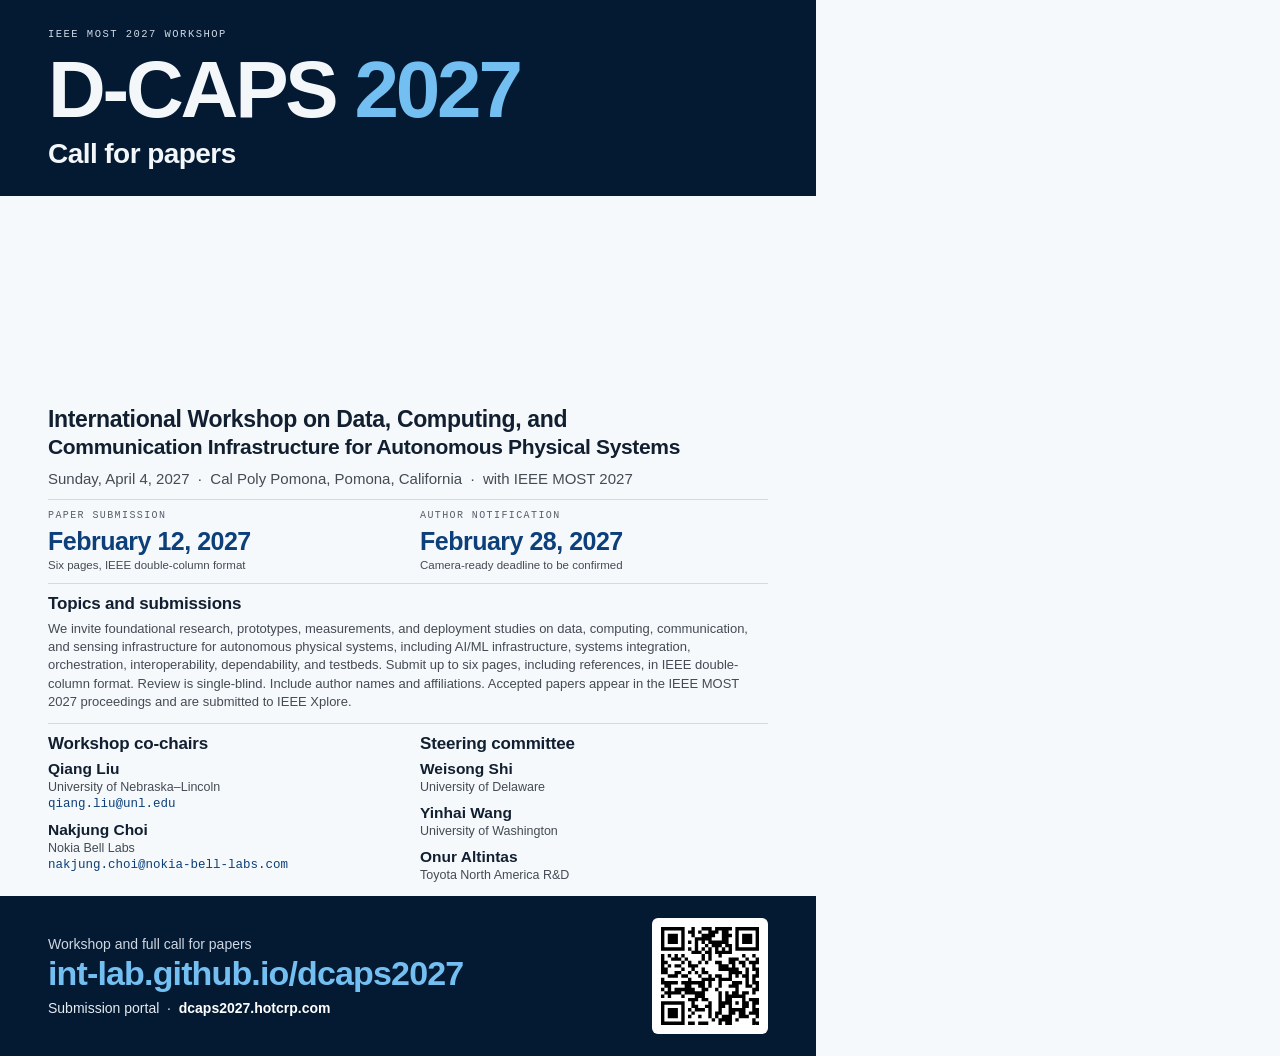
==== commit 3fa9e65f: "Add Yinhai Wang to the steering committee Co-Authored-By: Claude Fable 5.1 <noreply@anthropic.com>" ====
--- a/docs/flyer.html
+++ b/docs/flyer.html
@@ -60,6 +60,7 @@
     </div>
     <div><h3>Steering committee</h3>
       <div class="chair"><div class="n">Weisong Shi</div><div class="a">University of Delaware</div></div>
+      <div class="chair" style="margin-top:10px"><div class="n">Yinhai Wang</div><div class="a">University of Washington</div></div>
       <div class="chair" style="margin-top:10px"><div class="n">Onur Altintas</div><div class="a">Toyota North America R&amp;D</div></div>
     </div>
   </div>
